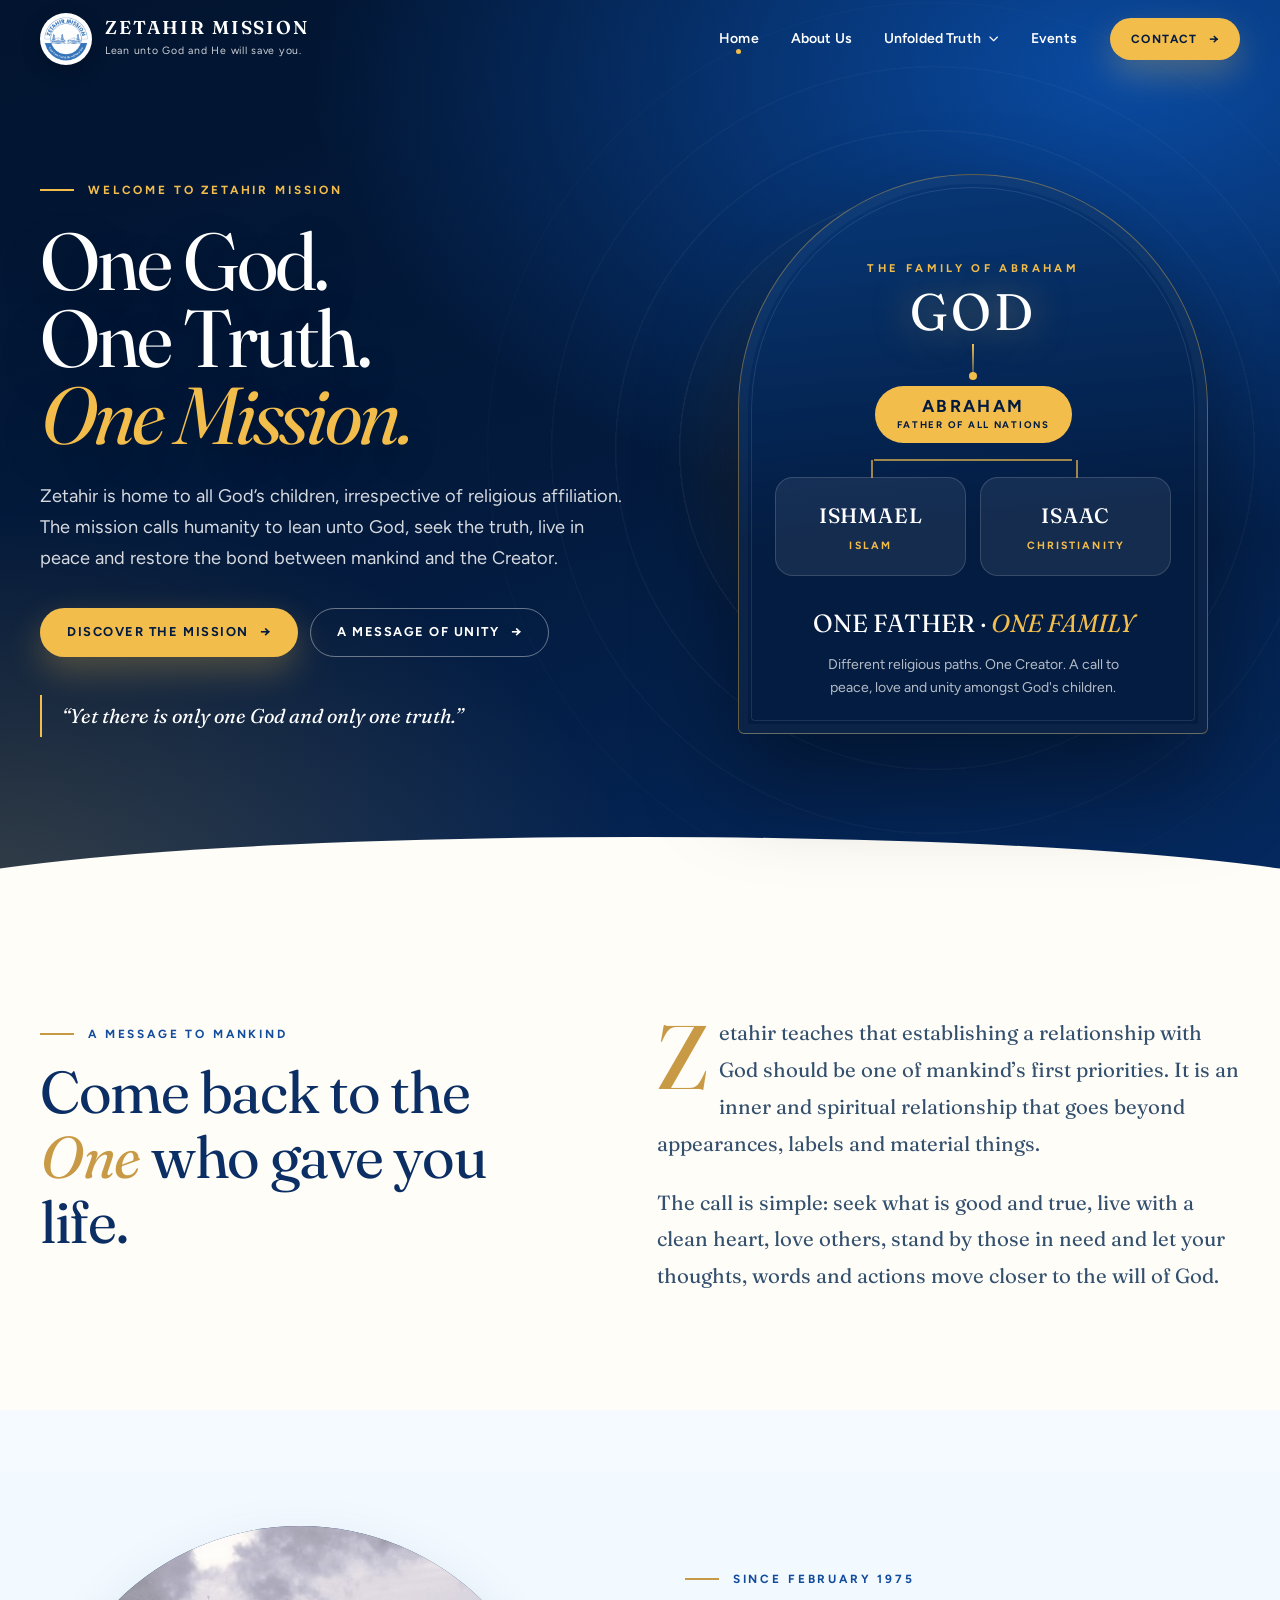
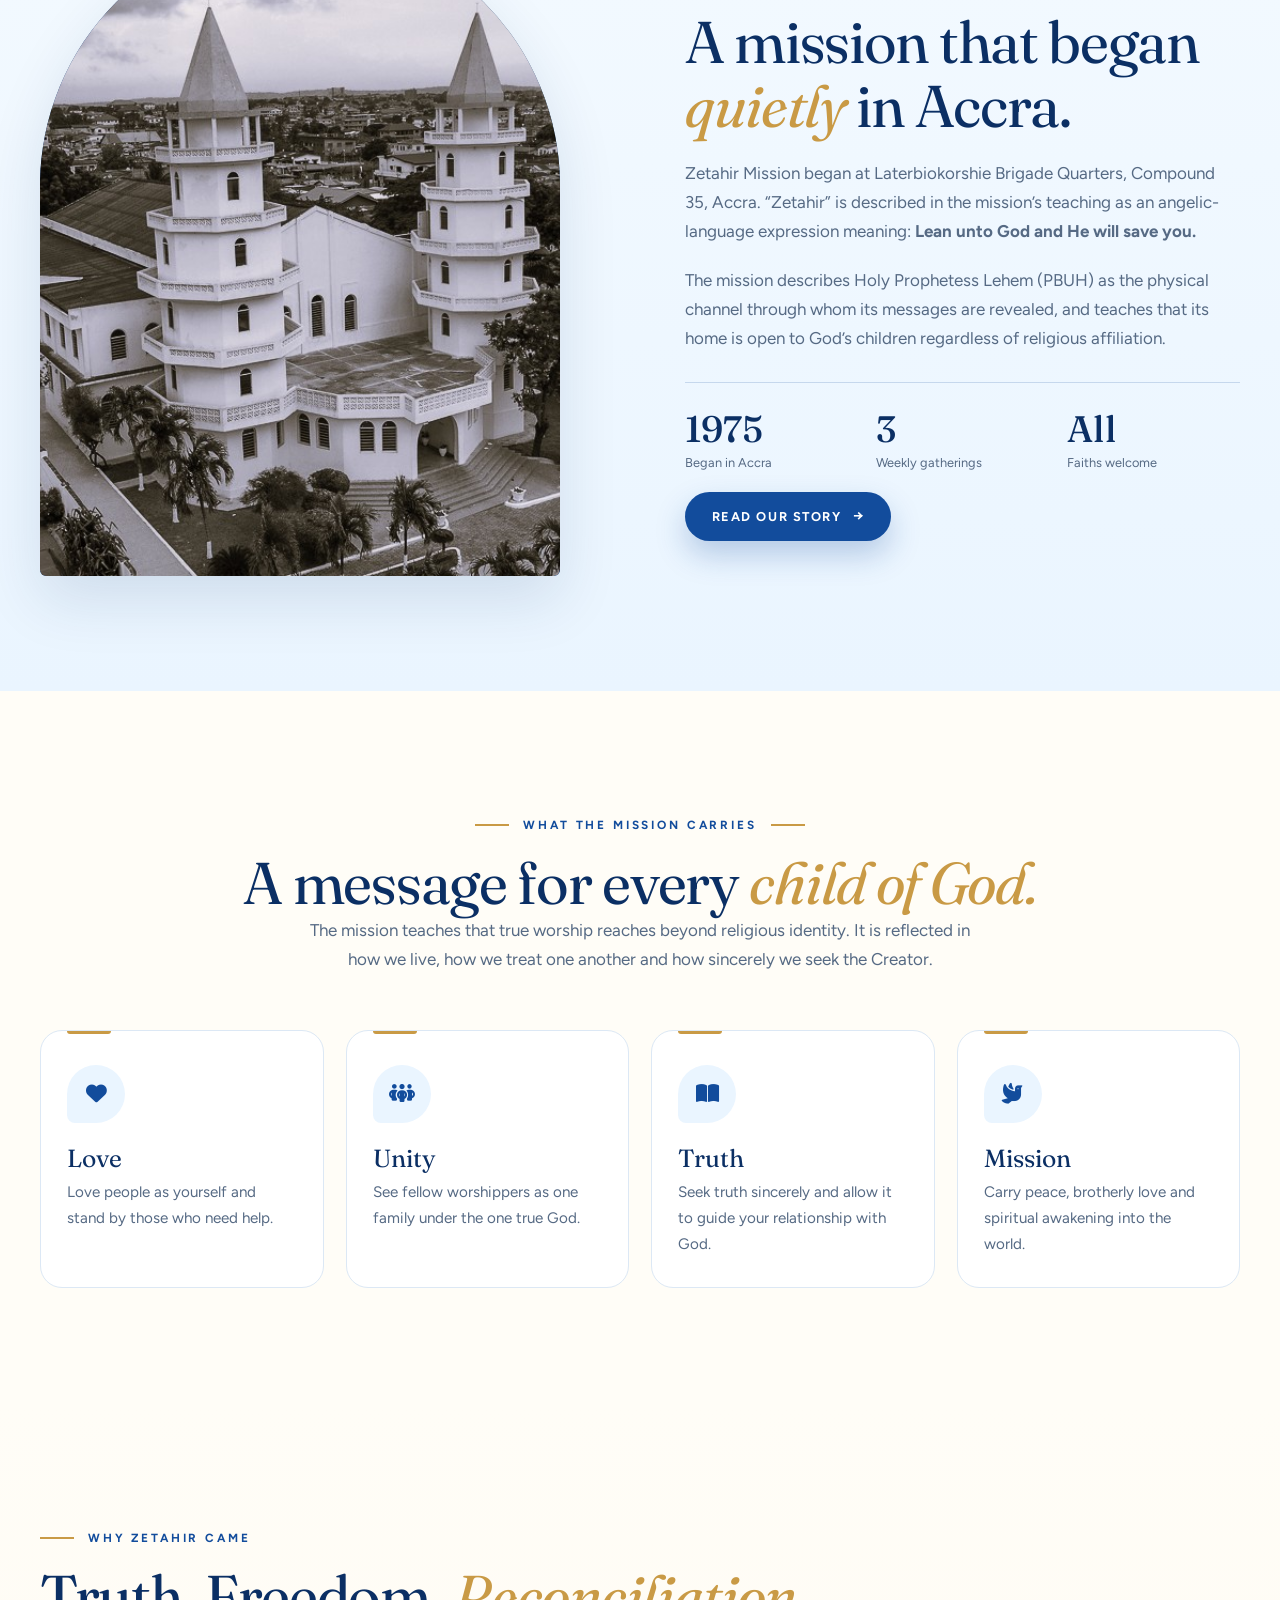
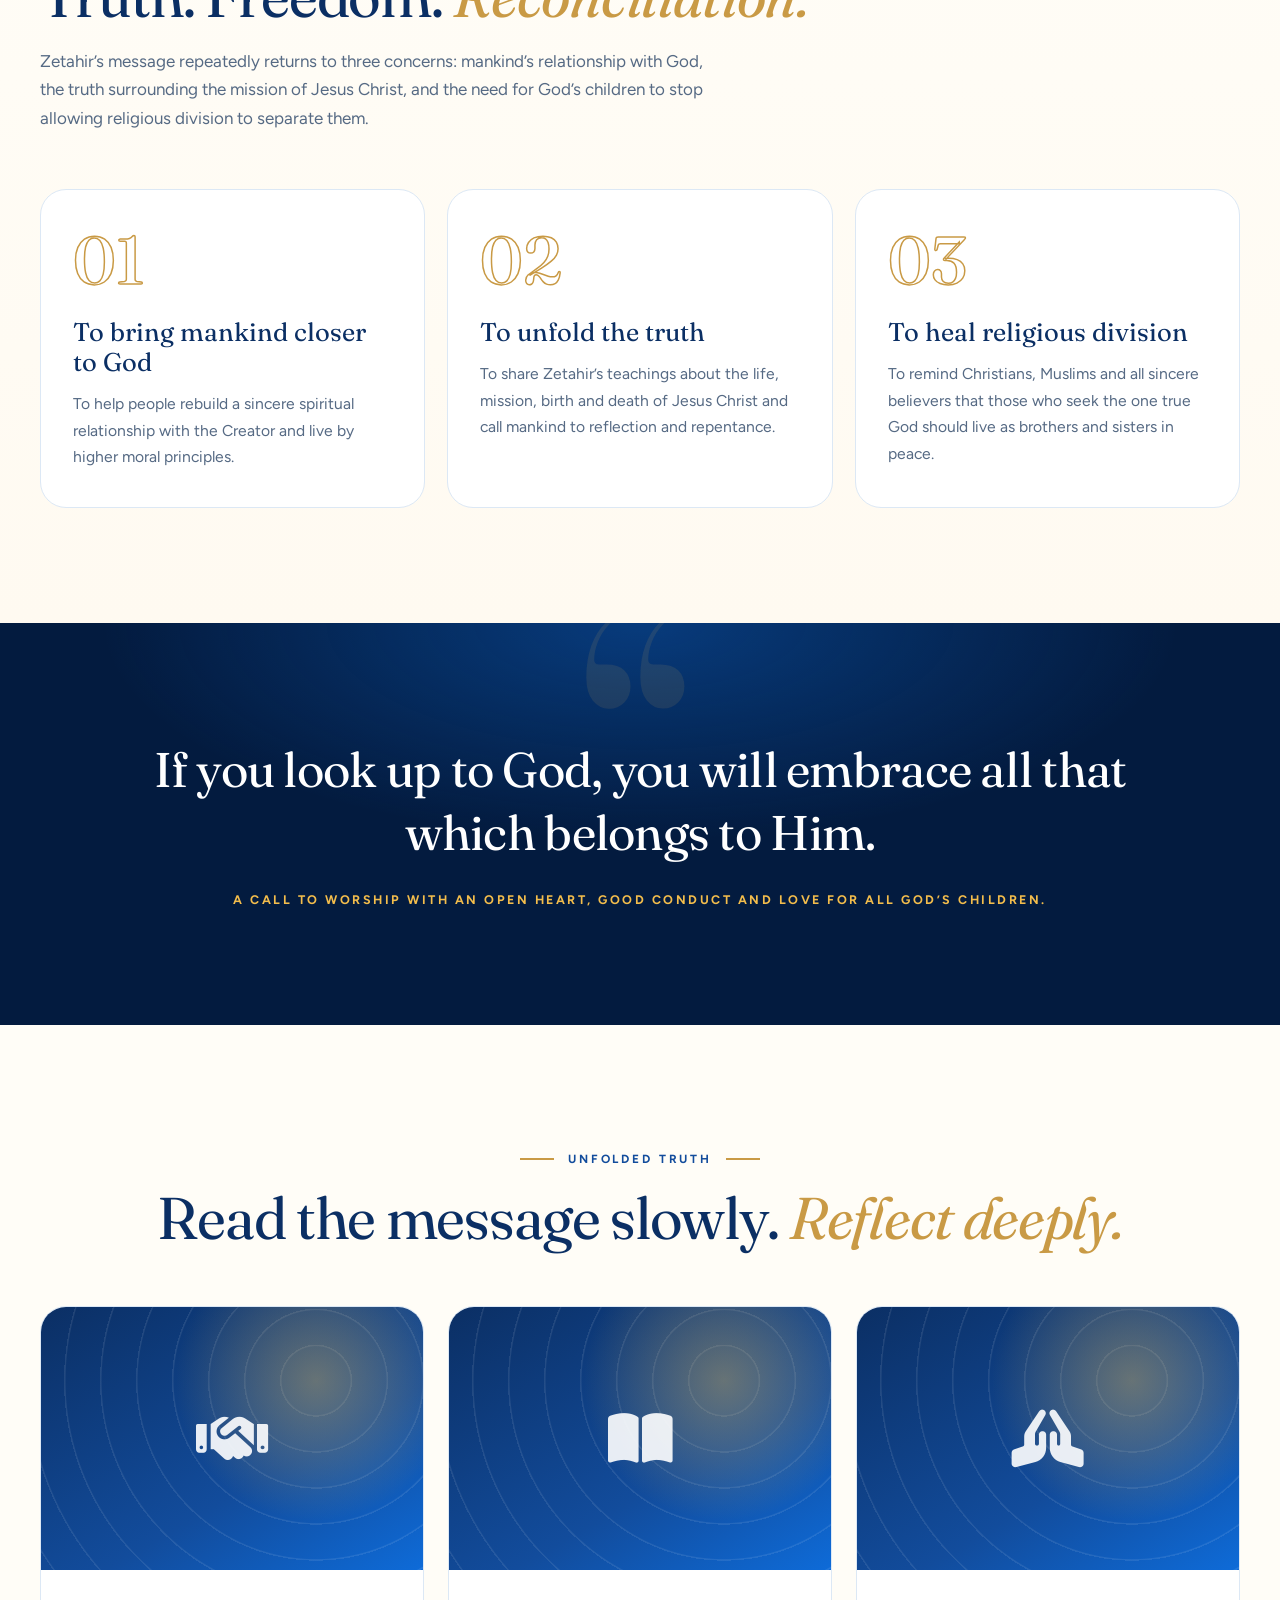
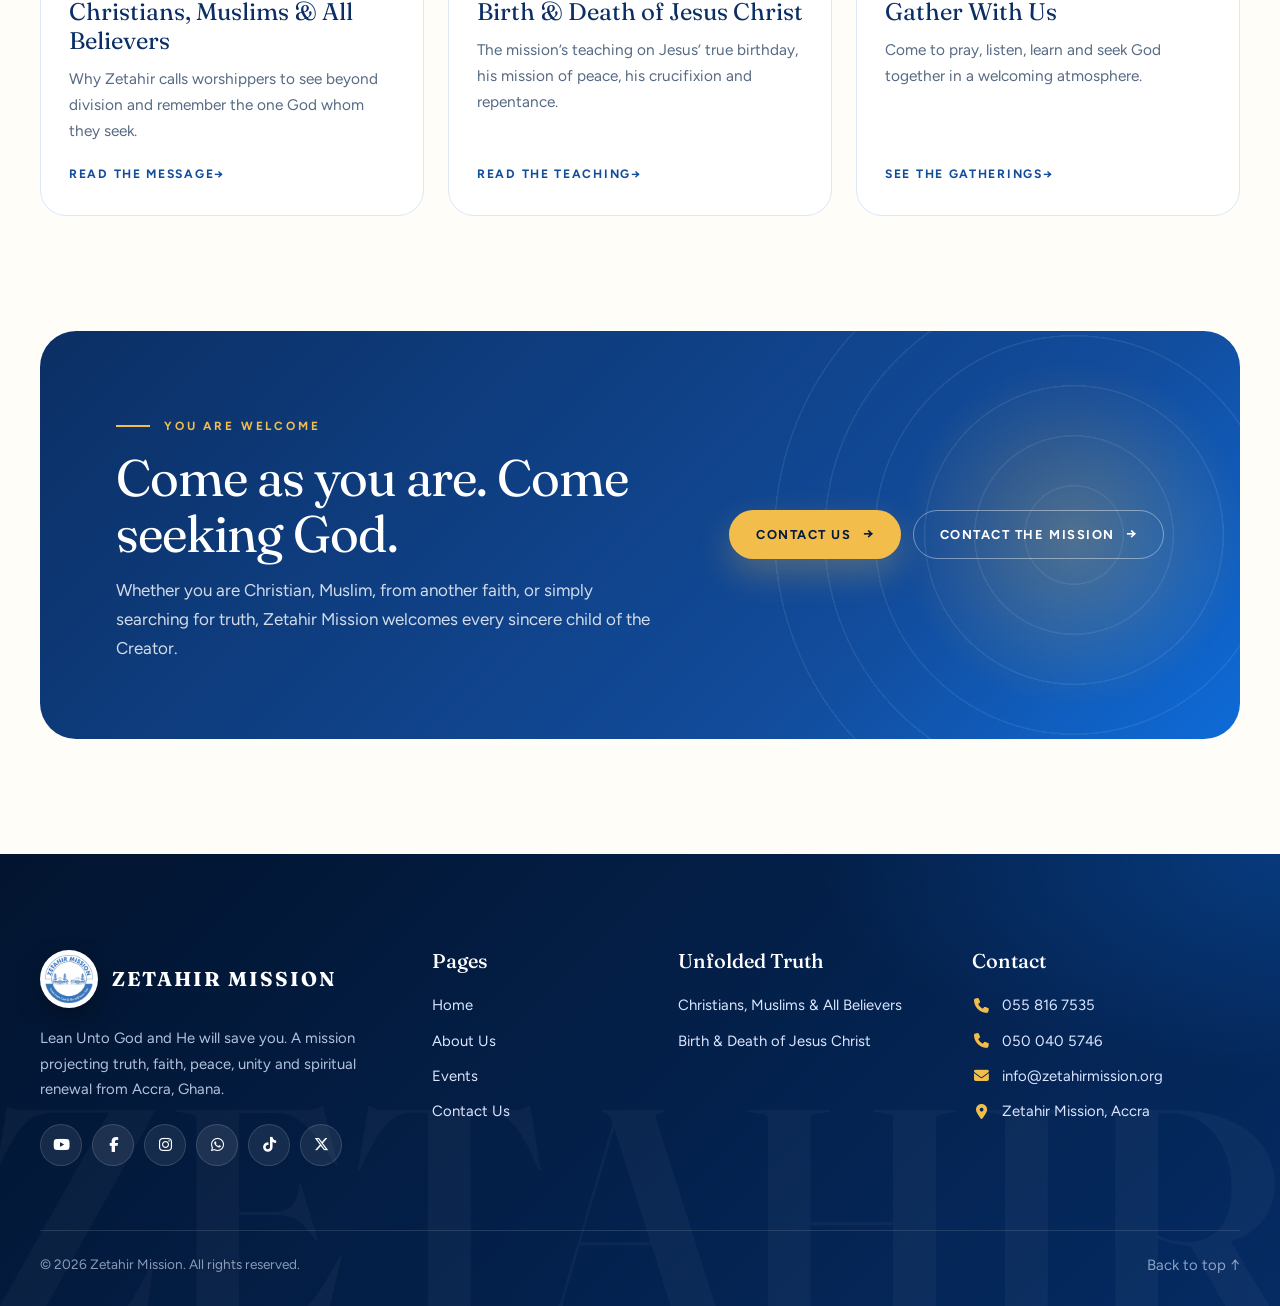
==== index.html @ e9dc1710 "add" ====
<!DOCTYPE html>
<html lang="en">
<head>
<meta charset="utf-8">
<meta name="viewport" content="width=device-width,initial-scale=1,viewport-fit=cover">
<title>Zetahir Mission — Lean Unto God and He Will Save You</title>
<meta name="description" content="Zetahir Mission, Accra, Ghana. A mission calling mankind back to God, truth, peace, unity and brotherly love.">
<meta name="theme-color" content="#031b3f">
<meta property="og:site_name" content="Zetahir Mission">
<meta property="og:title" content="Zetahir Mission — Lean Unto God and He Will Save You">
<meta property="og:description" content="Zetahir Mission, Accra, Ghana. A mission calling mankind back to God, truth, peace, unity and brotherly love.">
<meta property="og:type" content="website">
<link rel="icon" href="images/zlogo.png" type="image/png">
<link rel="apple-touch-icon" href="images/zlogo.png">
<link rel="preconnect" href="https://fonts.googleapis.com">
<link rel="preconnect" href="https://fonts.gstatic.com" crossorigin>
<link rel="stylesheet" href="https://fonts.googleapis.com/css2?family=Figtree:wght@400;500;600;700;800&family=Fraunces:ital,opsz,wght@0,9..144,300..700;1,9..144,300..700&display=swap">
<link rel="stylesheet" href="https://cdnjs.cloudflare.com/ajax/libs/font-awesome/6.7.2/css/all.min.css">
<link rel="stylesheet" href="css/common.css">
<script>document.documentElement.classList.add('js')</script>
</head>
<body class="page-index">
<span id="top-of-page"></span>
<header class="site-header">
<a class="skip-link" href="#main">Skip to content</a>
<div class="container nav">
<a class="brand" href="index.html" aria-label="Zetahir Mission, home">
<img src="images/zlogo.png" alt="" width="52" height="52">
<span class="brand-text"><span class="brand-name">Zetahir Mission</span><span class="brand-tag">Lean unto God and He will save you.</span></span>
</a>
<button class="menu-btn" id="hamburger" type="button" aria-controls="navPanel" aria-expanded="false" aria-label="Open menu"><span></span><span></span></button>
<nav class="nav-panel" id="navPanel" aria-label="Main">
<ul class="nav-links">
<li><a href="index.html" aria-current="page">Home</a></li>
<li><a href="about.html">About Us</a></li>
<li class="has-sub">
<button class="sub-toggle" type="button" aria-expanded="false" aria-haspopup="true">Unfolded Truth <i class="fa-solid fa-chevron-down" aria-hidden="true"></i></button>
<ul class="sub">
<li><a href="christians-muslims-all-believers.html">Christians, Muslims &amp; All Believers</a></li>
<li><a href="birth-and-death.html">Birth &amp; Death of Jesus Christ</a></li>
</ul>
</li>
<li><a href="events.html">Events</a></li>
</ul>
<a class="btn btn-gold btn-sm nav-cta" href="contact.html">Contact</a>
</nav>
</div>
</header>
<main id="main">
<section class="hero">
<div class="container hero-grid">
<div class="hero-copy">
<p class="eyebrow">Welcome to Zetahir Mission</p>
<h1>One God.<br>One Truth.<br><em>One Mission.</em></h1>
<p class="intro">Zetahir is home to all God’s children, irrespective of religious affiliation. The mission calls humanity to lean unto God, seek the truth, live in peace and restore the bond between mankind and the Creator.</p>
<div class="hero-actions">
<a class="btn btn-gold" href="about.html">Discover the Mission</a>
<a class="btn btn-ghost" href="christians-muslims-all-believers.html">A Message of Unity</a>
</div>
<p class="mission-note">“Yet there is only one God and only one truth.”</p>
</div>
<div class="family-diagram" role="figure" aria-label="One family diagram">
<div class="diagram-title">THE FAMILY OF ABRAHAM</div>
<div class="god">GOD</div>
<div class="arrow" aria-hidden="true"></div>
<div class="abraham"><strong>ABRAHAM</strong><span>FATHER OF ALL NATIONS</span></div>
<div class="branch-wrap">
<div class="branch"><strong>ISHMAEL</strong><small>Islam</small></div>
<div class="branch"><strong>ISAAC</strong><small>Christianity</small></div>
</div>
<div class="one-family">ONE FATHER · <span>ONE FAMILY</span></div>
<p class="diagram-foot">Different religious paths. One Creator. A call to peace, love and unity amongst God's children.</p>
</div>
</div>
</section>

<section class="section home-opening">
<div class="container home-opening-grid">
<div>
<p class="eyebrow">A Message to Mankind</p>
<h2 class="section-title">Come back to the <em>One</em> who gave you life.</h2>
</div>
<div class="opening-copy">
<p>Zetahir teaches that establishing a relationship with God should be one of mankind’s first priorities. It is an inner and spiritual relationship that goes beyond appearances, labels and material things.</p>
<p>The call is simple: seek what is good and true, live with a clean heart, love others, stand by those in need and let your thoughts, words and actions move closer to the will of God.</p>
</div>
</div>
</section>

<section class="section sky">
<div class="container two-col">
<div class="arch-frame media"><span class="media-icon" aria-hidden="true"><i class="fa-solid fa-place-of-worship"></i></span><img src="images/official/dji_fly_20230422_160310_54_1682179813567_photo_optimized.jpg" alt="Zetahir Mission place of worship in Ghana" loading="lazy"></div>
<div class="copy-stack">
<p class="eyebrow">Since February 1975</p>
<h2 class="section-title">A mission that began <em>quietly</em> in Accra.</h2>
<p class="section-copy">Zetahir Mission began at Laterbiokorshie Brigade Quarters, Compound 35, Accra. “Zetahir” is described in the mission’s teaching as an angelic-language expression meaning: <strong>Lean unto God and He will save you.</strong></p>
<p class="section-copy">The mission describes Holy Prophetess Lehem (PBUH) as the physical channel through whom its messages are revealed, and teaches that its home is open to God’s children regardless of religious affiliation.</p>
<div class="facts">
<div><strong>1975</strong><span>Began in Accra</span></div>
<div><strong>3</strong><span>Weekly gatherings</span></div>
<div><strong>All</strong><span>Faiths welcome</span></div>
</div>
<a class="btn btn-primary" href="about.html">Read Our Story</a>
</div>
</div>
</section>

<section class="section">
<div class="container">
<div class="home-center center">
<p class="eyebrow">What the mission carries</p>
<h2 class="section-title">A message for every <em>child of God.</em></h2>
<p class="section-copy">The mission teaches that true worship reaches beyond religious identity. It is reflected in how we live, how we treat one another and how sincerely we seek the Creator.</p>
</div>
<div class="pillars">
<div class="pillar"><div class="icon" aria-hidden="true"><i class="fa-solid fa-heart"></i></div><h3>Love</h3><p>Love people as yourself and stand by those who need help.</p></div>
<div class="pillar"><div class="icon" aria-hidden="true"><i class="fa-solid fa-people-group"></i></div><h3>Unity</h3><p>See fellow worshippers as one family under the one true God.</p></div>
<div class="pillar"><div class="icon" aria-hidden="true"><i class="fa-solid fa-book-open"></i></div><h3>Truth</h3><p>Seek truth sincerely and allow it to guide your relationship with God.</p></div>
<div class="pillar"><div class="icon" aria-hidden="true"><i class="fa-solid fa-dove"></i></div><h3>Mission</h3><p>Carry peace, brotherly love and spiritual awakening into the world.</p></div>
</div>
</div>
</section>

<section class="section soft mission-purpose">
<div class="container">
<div class="purpose-heading">
<p class="eyebrow">Why Zetahir Came</p>
<h2 class="section-title">Truth. Freedom. <em>Reconciliation.</em></h2>
<p class="section-copy">Zetahir’s message repeatedly returns to three concerns: mankind’s relationship with God, the truth surrounding the mission of Jesus Christ, and the need for God’s children to stop allowing religious division to separate them.</p>
</div>
<div class="purpose-grid">
<article class="purpose-card"><span>01</span><h3>To bring mankind closer to God</h3><p>To help people rebuild a sincere spiritual relationship with the Creator and live by higher moral principles.</p></article>
<article class="purpose-card"><span>02</span><h3>To unfold the truth</h3><p>To share Zetahir’s teachings about the life, mission, birth and death of Jesus Christ and call mankind to reflection and repentance.</p></article>
<article class="purpose-card"><span>03</span><h3>To heal religious division</h3><p>To remind Christians, Muslims and all sincere believers that those who seek the one true God should live as brothers and sisters in peace.</p></article>
</div>
</div>
</section>

<section class="quote-section">
<div class="container">
<p>If you look up to God, you will embrace all that which belongs to Him.</p>
<small>A call to worship with an open heart, good conduct and love for all God’s children.</small>
</div>
</section>

<section class="section" id="unfolded-truth">
<div class="container">
<div class="home-center center">
<p class="eyebrow">Unfolded Truth</p>
<h2 class="section-title">Read the message slowly. <em>Reflect deeply.</em></h2>
</div>
<div class="card-grid">
<a class="info-card" href="christians-muslims-all-believers.html">
<div class="media"><span class="media-icon" aria-hidden="true"><i class="fa-solid fa-handshake"></i></span><img src="images/christians and muslims.png" alt="Christians and Muslims unity" loading="lazy"></div>
<div class="content"><h3>Christians, Muslims &amp; All Believers</h3><p>Why Zetahir calls worshippers to see beyond division and remember the one God whom they seek.</p><span class="card-link">Read the message</span></div>
</a>
<a class="info-card" href="birth-and-death.html">
<div class="media"><span class="media-icon" aria-hidden="true"><i class="fa-solid fa-book-open"></i></span><img src="images/truth about jesus.jpg" alt="Jesus teaching children" loading="lazy"></div>
<div class="content"><h3>Birth &amp; Death of Jesus Christ</h3><p>The mission’s teaching on Jesus’ true birthday, his mission of peace, his crucifixion and repentance.</p><span class="card-link">Read the teaching</span></div>
</a>
<a class="info-card" href="events.html">
<div class="media"><span class="media-icon" aria-hidden="true"><i class="fa-solid fa-hands-praying"></i></span><img src="images/persistent prayers.jpg" alt="Prayer gathering" loading="lazy"></div>
<div class="content"><h3>Gather With Us</h3><p>Come to pray, listen, learn and seek God together in a welcoming atmosphere.</p><span class="card-link">See the gatherings</span></div>
</a>
</div>
</div>
</section>

<section class="cta-band"><div class="container">
<div class="cta-card">
<div>
<p class="eyebrow">You Are Welcome</p>
<h2>Come as you are. Come seeking God.</h2>
<p>Whether you are Christian, Muslim, from another faith, or simply searching for truth, Zetahir Mission welcomes every sincere child of the Creator.</p>
</div>
<div class="cta-actions">
<a class="btn btn-gold" href="contact.html">Contact Us</a>
<a class="btn btn-ghost" href="contact.html">Contact the Mission</a>
</div>
</div>
</div></section>
</main>
<footer class="footer">
<div class="container">
<div class="footer-grid">
<div class="footer-col">
<div class="footer-logo"><img src="images/zlogo.png" alt="" width="58" height="58"><strong>Zetahir Mission</strong></div>
<p>Lean Unto God and He will save you. A mission projecting truth, faith, peace, unity and spiritual renewal from Accra, Ghana.</p>
<div class="socials" aria-label="Zetahir Mission social media">
<a aria-label="YouTube" href="https://www.youtube.com/@zetahirmission" rel="noopener noreferrer" target="_blank"><i class="fa-brands fa-youtube"></i></a>
<a aria-label="Facebook" href="https://www.facebook.com/zetahirmission" rel="noopener noreferrer" target="_blank"><i class="fa-brands fa-facebook-f"></i></a>
<a aria-label="Instagram" href="https://www.instagram.com/zetahirmission" rel="noopener noreferrer" target="_blank"><i class="fa-brands fa-instagram"></i></a>
<a aria-label="WhatsApp" href="https://wa.me/233558167535" rel="noopener noreferrer" target="_blank"><i class="fa-brands fa-whatsapp"></i></a>
<a aria-label="TikTok" href="https://www.tiktok.com/@mission.zetahir?_r=1&amp;_t=ZS-98vcGYp7Eo9" rel="noopener noreferrer" target="_blank"><i class="fa-brands fa-tiktok"></i></a>
<a aria-label="X / Twitter" href="https://x.com/zetahirmission?s=11" rel="noopener noreferrer" target="_blank"><i class="fa-brands fa-x-twitter"></i></a>
</div>
</div>
<div class="footer-col">
<h4>Pages</h4>
<a href="index.html">Home</a>
<a href="about.html">About Us</a>
<a href="events.html">Events</a>
<a href="contact.html">Contact Us</a>
</div>
<div class="footer-col">
<h4><a href="index.html#unfolded-truth">Unfolded Truth</a></h4>
<a href="christians-muslims-all-believers.html">Christians, Muslims &amp; All Believers</a>
<a href="birth-and-death.html">Birth &amp; Death of Jesus Christ</a>
</div>
<div class="footer-col">
<h4><a href="contact.html">Contact</a></h4>
<a class="footer-contact" href="tel:+233558167535" aria-label="Call Zetahir Mission on 055 816 7535"><i class="fa-solid fa-phone" aria-hidden="true"></i><span>055 816 7535</span></a>
<a class="footer-contact" href="tel:+233500405746" aria-label="Call Zetahir Mission on 050 040 5746"><i class="fa-solid fa-phone" aria-hidden="true"></i><span>050 040 5746</span></a>
<a class="footer-contact" href="mailto:info@zetahirmission.org" aria-label="Email Zetahir Mission at info@zetahirmission.org"><i class="fa-solid fa-envelope" aria-hidden="true"></i><span>info@zetahirmission.org</span></a>
<a class="footer-contact" href="https://maps.app.goo.gl/zoXuycbfuRJbbWBy5" rel="noopener noreferrer" target="_blank" aria-label="Open Zetahir Mission location in Google Maps"><i class="fa-solid fa-location-dot" aria-hidden="true"></i><span>Zetahir Mission, Accra</span></a>
</div>
</div>
<div class="footer-bottom">
<span>&copy; <span data-year>2026</span> Zetahir Mission. All rights reserved.</span>
<a href="#top-of-page">Back to top &uarr;</a>
</div>
</div>
</footer>
<script src="js/app.js"></script>
</body>
</html>
---- css/common.css ----
/* ==========================================================================
   ZETAHIR MISSION — shared design system
   Palette unchanged: deep blues, gold, ivory/cream.
   Look: arched "doorway" forms, concentric light rings, editorial serif type.
   ========================================================================== */

:root{
  --blue:#124c9c;
  --deep:#0b2f64;
  --midnight:#031b3f;
  --electric:#0e6bd8;
  --gold:#c99a45;
  --gold-bright:#f3bd4c;
  --sky:#eaf5ff;
  --cream:#fffaf1;
  --ivory:#fffdf7;
  --ink:#17304f;
  --muted:#566a84;
  --line:#dce8f5;
  --serif:"Fraunces",Georgia,"Times New Roman",serif;
  --sans:"Figtree",system-ui,-apple-system,"Segoe UI",Roboto,Arial,sans-serif;
  --nav-h:78px;
  --shadow:0 24px 60px rgba(11,47,100,.12);
  --ease:cubic-bezier(.2,.8,.2,1);
}

/* ---------- Base ---------- */
*,*::before,*::after{box-sizing:border-box}
html{scroll-behavior:smooth;scroll-padding-top:calc(var(--nav-h) + 16px);-webkit-text-size-adjust:100%}
body{margin:0;font-family:var(--sans);font-size:1.0625rem;line-height:1.7;color:var(--ink);background:var(--ivory);overflow-x:hidden;-webkit-font-smoothing:antialiased;text-rendering:optimizeLegibility}
h1,h2,h3,h4{margin:0;font-family:var(--serif);font-weight:400;font-optical-sizing:auto;line-height:1.1}
p{margin:0}
ul{margin:0;padding:0;list-style:none}
a{color:inherit;text-decoration:none}
img{max-width:100%;display:block}
button{font:inherit}
::selection{background:var(--gold-bright);color:var(--midnight)}
:focus-visible{outline:3px solid var(--gold-bright);outline-offset:3px;border-radius:6px}

.container{width:min(1200px,calc(100% - 48px));margin-inline:auto}
.skip-link{position:absolute;left:16px;top:-80px;z-index:300;background:var(--gold-bright);color:var(--midnight);padding:10px 18px;border-radius:999px;font-weight:700;transition:top .2s}
.skip-link:focus{top:12px}

/* ---------- Type & ornaments ---------- */
.eyebrow{display:inline-flex;align-items:center;gap:14px;font-size:.74rem;font-weight:700;letter-spacing:.24em;text-transform:uppercase;color:var(--blue)}
.eyebrow::before{content:"";width:34px;height:2px;background:var(--gold);flex:none}
.on-dark .eyebrow,.hero .eyebrow,.page-hero .eyebrow,.quote-section .eyebrow{color:var(--gold-bright)}
.on-dark .eyebrow::before,.hero .eyebrow::before,.page-hero .eyebrow::before{background:var(--gold-bright)}
.section{position:relative;padding:clamp(72px,9vw,128px) 0}
.section-title{font-size:clamp(2.2rem,4.6vw,3.9rem);letter-spacing:-.022em;color:var(--deep);margin-top:16px}
.section-title em,.hero h1 em{font-style:italic;color:var(--gold)}
.section-copy{color:var(--muted);max-width:62ch}
.copy-stack>*+*{margin-top:20px}
.center{text-align:center}
.center .eyebrow{justify-content:center}
.center .eyebrow::after{content:"";width:34px;height:2px;background:var(--gold);flex:none}
.center .section-copy{margin-inline:auto}

/* ---------- Buttons ---------- */
.btn{display:inline-flex;align-items:center;justify-content:center;gap:.7rem;padding:15px 26px;border-radius:999px;border:1.5px solid transparent;font-family:var(--sans);font-size:.8rem;font-weight:700;letter-spacing:.12em;text-transform:uppercase;line-height:1.2;cursor:pointer;transition:transform .3s var(--ease),background .25s,color .25s,border-color .25s,box-shadow .3s}
.btn:not(.no-arrow)::after{content:"\2192";font-size:1.1em;letter-spacing:0;transition:transform .3s var(--ease)}
.btn:hover::after{transform:translateX(4px)}
.btn:hover{transform:translateY(-2px)}
.btn-primary{background:var(--blue);color:#fff;box-shadow:0 14px 30px rgba(18,76,156,.25)}
.btn-primary:hover{background:var(--deep)}
.btn-gold{background:var(--gold-bright);color:var(--midnight);box-shadow:0 14px 34px rgba(243,189,76,.28)}
.btn-gold:hover{background:#fff}
.btn-ghost{background:transparent;color:#fff;border-color:rgba(255,255,255,.4)}
.btn-ghost:hover{background:#fff;color:var(--midnight)}
.btn-outline{background:transparent;color:var(--blue);border-color:rgba(18,76,156,.35)}
.btn-outline:hover{background:var(--blue);color:#fff}
.btn-sm{padding:12px 20px;font-size:.74rem}

/* ---------- Image slots with graceful fallback ---------- */
.media{position:relative;overflow:hidden;isolation:isolate;background:linear-gradient(150deg,#0b2f64,#124c9c 62%,#0e6bd8)}
.media::before{content:"";position:absolute;inset:0;z-index:0;background:radial-gradient(circle at 72% 28%,rgba(243,189,76,.38),transparent 42%),repeating-radial-gradient(circle at 72% 28%,transparent 0 34px,rgba(255,255,255,.09) 35px 36px)}
.media-icon{position:absolute;inset:0;z-index:1;display:grid;place-items:center;color:rgba(255,255,255,.9);font-size:clamp(2.4rem,5vw,3.6rem)}
.media img{position:absolute;inset:0;z-index:2;width:100%;height:100%;object-fit:cover}
.arch-frame{border-radius:999px 999px 24px 24px;aspect-ratio:4/5;width:100%;max-width:520px;box-shadow:var(--shadow)}
.arch-frame.wide{aspect-ratio:5/6}

/* ==========================================================================
   Header & navigation
   ========================================================================== */
.site-header{--hc:#fff;--hh:rgba(255,255,255,.12);position:fixed;top:0;left:0;right:0;z-index:100;transition:background .35s,box-shadow .35s}
.site-header.is-solid{--hc:var(--deep);--hh:rgba(18,76,156,.08);background:rgba(255,253,247,.94);-webkit-backdrop-filter:saturate(160%) blur(16px);backdrop-filter:saturate(160%) blur(16px);box-shadow:0 1px 0 rgba(18,76,156,.1),0 14px 34px rgba(3,27,63,.06)}
.nav{height:var(--nav-h);display:flex;align-items:center;justify-content:space-between;gap:24px}
.brand{display:flex;align-items:center;gap:13px;color:var(--hc);min-width:0;flex:0 1 auto}
.brand img{width:52px;height:52px;flex:none;border-radius:50%;background:#fff;padding:2px;box-shadow:0 6px 20px rgba(0,0,0,.2)}
.brand-text{min-width:0}
.brand-name{display:block;font-family:var(--serif);font-weight:600;font-size:1.16rem;letter-spacing:.1em;text-transform:uppercase;line-height:1.1;white-space:nowrap}
.brand-tag{display:block;margin-top:4px;font-size:.66rem;letter-spacing:.07em;opacity:.8;white-space:nowrap}

.nav-panel{display:flex;align-items:center;gap:18px}
.nav-links{display:flex;align-items:center;gap:2px}
.nav-links>li>a,.sub-toggle{position:relative;display:inline-flex;align-items:center;gap:8px;padding:11px 15px;border:0;border-radius:999px;background:none;color:var(--hc);font:600 .88rem/1 var(--sans);letter-spacing:.01em;cursor:pointer;white-space:nowrap;transition:background .2s,color .2s}
.nav-links>li>a:hover,.sub-toggle:hover,.has-sub.open>.sub-toggle{background:var(--hh)}
.nav-links>li>a::after,.sub-toggle::after{content:"";position:absolute;left:50%;bottom:3px;width:5px;height:5px;margin-left:-2.5px;border-radius:50%;background:var(--gold-bright);transform:scale(0);transition:transform .3s var(--ease)}
.nav-links>li>a[aria-current="page"]::after,.has-sub.is-current>.sub-toggle::after{transform:scale(1)}
.sub-toggle i{font-size:.62rem;transition:transform .3s var(--ease)}
.has-sub.open>.sub-toggle i{transform:rotate(180deg)}
.has-sub{position:relative}
.sub{position:absolute;top:calc(100% + 12px);left:50%;min-width:340px;padding:8px;background:#fff;border-radius:20px;box-shadow:0 34px 80px rgba(3,27,63,.28);opacity:0;visibility:hidden;transform:translate(-50%,8px);transition:opacity .25s,transform .3s var(--ease),visibility .25s}
.sub::before{content:"";position:absolute;left:0;right:0;top:-14px;height:14px}
.has-sub.open>.sub{opacity:1;visibility:visible;transform:translate(-50%,0)}
@media (hover:hover) and (min-width:1025px){.has-sub:hover>.sub{opacity:1;visibility:visible;transform:translate(-50%,0)}.has-sub:hover>.sub-toggle{background:var(--hh)}.has-sub:hover>.sub-toggle i{transform:rotate(180deg)}}
.sub a{display:block;padding:13px 16px;border-radius:13px;color:var(--ink);font-size:.95rem;font-weight:600;line-height:1.35;transition:background .2s,color .2s}
.sub a:hover,.sub a[aria-current="page"]{background:var(--sky);color:var(--blue)}

.menu-btn{display:none;position:relative;flex:none;width:50px;height:50px;border-radius:50%;border:1.5px solid currentColor;background:transparent;color:var(--hc);cursor:pointer}
.menu-btn span{position:absolute;left:14px;right:14px;height:2px;border-radius:2px;background:currentColor;transition:transform .3s var(--ease),top .3s var(--ease)}
.menu-btn span:nth-child(1){top:19px}
.menu-btn span:nth-child(2){top:27px}
.menu-btn[aria-expanded="true"] span:nth-child(1){top:23px;transform:rotate(45deg)}
.menu-btn[aria-expanded="true"] span:nth-child(2){top:23px;transform:rotate(-45deg)}

/* ==========================================================================
   Home hero
   ========================================================================== */
.hero{position:relative;isolation:isolate;overflow:hidden;color:#fff;display:grid;align-items:center;min-height:min(100svh,920px);padding:calc(var(--nav-h) + 40px) 0 110px;background:radial-gradient(110% 90% at 88% 8%,#0a4ba3 0%,transparent 58%),radial-gradient(80% 70% at 0% 100%,rgba(243,189,76,.2),transparent 62%),linear-gradient(160deg,#02142f,#031b3f 55%,#052a61)}
.hero::before,.page-hero::before{content:"";position:absolute;z-index:-1;right:-16%;top:50%;width:min(1100px,140vw);aspect-ratio:1;transform:translateY(-50%);border-radius:50%;background:radial-gradient(circle,rgba(243,189,76,.2),transparent 36%),repeating-radial-gradient(circle,transparent 0 62px,rgba(255,255,255,.07) 63px 64px);-webkit-mask-image:radial-gradient(circle,#000 18%,transparent 68%);mask-image:radial-gradient(circle,#000 18%,transparent 68%);animation:halo 9s ease-in-out infinite alternate;pointer-events:none}
@keyframes halo{from{transform:translateY(-50%) scale(.97);opacity:.75}to{transform:translateY(-50%) scale(1.04);opacity:1}}
.hero::after,.page-hero::after{content:"";position:absolute;z-index:2;left:0;right:0;bottom:-1px;height:64px;background:var(--ivory);clip-path:ellipse(58% 100% at 50% 100%);pointer-events:none}
.hero-grid{position:relative;z-index:3;display:grid;grid-template-columns:1.05fr .95fr;gap:clamp(36px,6vw,92px);align-items:center}
.hero h1{margin-top:22px;font-size:clamp(3rem,6.3vw,5.9rem);line-height:.96;letter-spacing:-.035em;font-weight:400;text-shadow:0 14px 44px rgba(0,0,0,.25)}
.hero h1 em{color:var(--gold-bright)}
.hero .intro{margin:26px 0 34px;max-width:54ch;font-size:1.14rem;color:rgba(255,255,255,.84)}
.hero-actions{display:flex;flex-wrap:wrap;gap:12px}
.mission-note{margin-top:38px;padding:4px 0 4px 20px;border-left:2px solid var(--gold-bright);font-family:var(--serif);font-style:italic;font-size:1.25rem;color:#fff;max-width:34ch}

/* Family of Abraham — an arch with a glass finish */
.family-diagram{position:relative;width:100%;max-width:470px;margin-inline:auto;padding:84px 36px 34px;text-align:center;color:#fff;background:linear-gradient(175deg,rgba(14,107,216,.32),rgba(3,27,63,.82) 62%),#04204a;border:1px solid rgba(243,189,76,.4);border-radius:999px 999px 26px 26px;box-shadow:0 44px 100px rgba(0,0,0,.4),inset 0 0 0 9px rgba(255,255,255,.03)}
.family-diagram::before{content:"";position:absolute;inset:12px;border:1px solid rgba(255,255,255,.1);border-radius:999px 999px 16px 16px;pointer-events:none}
.diagram-title{font-size:.7rem;font-weight:700;letter-spacing:.3em;color:var(--gold-bright)}
.family-diagram .god{margin-top:6px;font-family:var(--serif);font-size:3.2rem;line-height:1.1;letter-spacing:.06em;text-shadow:0 0 36px rgba(243,189,76,.5)}
.family-diagram .arrow{width:2px;height:34px;margin:4px auto 8px;background:linear-gradient(var(--gold-bright),rgba(243,189,76,.2));position:relative}
.family-diagram .arrow::after{content:"";position:absolute;left:50%;bottom:-2px;width:8px;height:8px;margin-left:-4px;border-radius:50%;background:var(--gold-bright)}
.abraham{display:inline-block;padding:10px 22px;border-radius:999px;background:var(--gold-bright);color:var(--midnight)}
.abraham strong{display:block;font-size:1.08rem;letter-spacing:.14em;line-height:1.2}
.abraham span{display:block;font-size:.6rem;font-weight:700;letter-spacing:.18em}
.branch-wrap{position:relative;display:grid;grid-template-columns:minmax(0,1fr) minmax(0,1fr);gap:14px;margin-top:34px}
.branch-wrap::before{content:"";position:absolute;top:-18px;left:25%;right:25%;height:2px;background:rgba(243,189,76,.65)}
.branch{position:relative;padding:20px 8px;border-radius:18px;background:rgba(255,255,255,.07);border:1px solid rgba(255,255,255,.15)}
.branch::before{content:"";position:absolute;top:-18px;left:50%;width:2px;height:18px;background:rgba(243,189,76,.65)}
.branch strong{display:block;font-family:var(--serif);font-size:1.3rem;font-weight:500;letter-spacing:.04em}
.branch small{display:block;margin-top:4px;font-size:.66rem;font-weight:700;letter-spacing:.2em;text-transform:uppercase;color:var(--gold-bright)}
.one-family{margin-top:26px;font-family:var(--serif);font-size:1.55rem}
.one-family span{font-style:italic;color:var(--gold-bright)}
.diagram-foot{margin:10px auto 0;max-width:34ch;font-size:.88rem;line-height:1.6;color:rgba(255,255,255,.7)}

/* ==========================================================================
   Inner-page hero
   ========================================================================== */
.page-hero{position:relative;isolation:isolate;overflow:hidden;display:flex;align-items:flex-end;color:#fff;min-height:clamp(460px,64vh,620px);padding:calc(var(--nav-h) + 70px) 0 104px;background-color:var(--midnight);background-image:linear-gradient(100deg,rgba(2,20,47,.97) 0%,rgba(5,48,107,.86) 58%,rgba(5,48,107,.6) 100%),var(--hero-img,none);background-size:cover;background-position:center}
.page-hero .container{position:relative;z-index:3}
.page-hero-inner{max-width:900px}
.crumbs{display:flex;flex-wrap:wrap;gap:10px;margin-bottom:26px;font-size:.72rem;font-weight:700;letter-spacing:.18em;text-transform:uppercase;color:rgba(255,255,255,.62)}
.crumbs a{transition:color .2s}.crumbs a:hover{color:var(--gold-bright)}
.crumbs [aria-current]{color:#fff}
.page-hero h1{margin-top:20px;font-size:clamp(2.7rem,6.2vw,5.4rem);line-height:1.02;letter-spacing:-.03em;text-shadow:0 12px 44px rgba(0,0,0,.3)}
.page-hero h1 em{font-style:italic;color:var(--gold-bright)}
.page-hero .lede{margin-top:24px;max-width:62ch;font-size:1.12rem;color:rgba(255,255,255,.84)}
.page-hero .btn{margin-top:30px}

/* ==========================================================================
   Home sections
   ========================================================================== */
.home-opening-grid{display:grid;grid-template-columns:.95fr 1.05fr;gap:clamp(36px,7vw,100px);align-items:start}
.opening-copy{font-family:var(--serif);font-size:clamp(1.12rem,1.6vw,1.32rem);line-height:1.8;color:#34506f}
.opening-copy p+p{margin-top:22px}
.opening-copy p:first-child::first-letter{float:left;margin:.08em .12em 0 0;font-size:4.4em;line-height:.78;font-weight:500;color:var(--gold)}

.two-col{display:grid;grid-template-columns:1fr 1fr;gap:clamp(36px,7vw,100px);align-items:center}
.sky{background:linear-gradient(180deg,#f4faff,var(--sky))}
.soft{background:linear-gradient(180deg,var(--ivory),var(--cream))}
.facts{display:grid;grid-template-columns:repeat(3,1fr);gap:18px;padding-top:26px;margin-top:30px!important;border-top:1px solid rgba(18,76,156,.18)}
.facts strong{display:block;font-family:var(--serif);font-size:clamp(1.7rem,3vw,2.3rem);font-weight:500;color:var(--deep);line-height:1.1}
.facts span{display:block;margin-top:4px;font-size:.8rem;line-height:1.4;color:var(--muted)}

.pillars{display:grid;grid-template-columns:repeat(4,1fr);gap:22px;margin-top:56px}
.pillar{position:relative;padding:34px 26px 30px;border-radius:22px;background:#fff;border:1px solid var(--line);transition:transform .4s var(--ease),box-shadow .4s,border-color .3s}
.pillar::before{content:"";position:absolute;top:0;left:26px;width:44px;height:3px;background:var(--gold);border-radius:0 0 3px 3px}
.pillar:hover{transform:translateY(-6px);box-shadow:var(--shadow);border-color:transparent}
.pillar .icon{display:grid;place-items:center;width:58px;height:58px;margin-bottom:22px;border-radius:50% 50% 50% 8px;background:var(--sky);color:var(--blue);font-size:1.3rem;transition:background .3s,color .3s}
.pillar:hover .icon{background:var(--blue);color:#fff}
.pillar h3{font-size:1.55rem;color:var(--deep);margin-bottom:8px}
.pillar p{font-size:.95rem;color:var(--muted)}

.purpose-grid{display:grid;grid-template-columns:repeat(3,1fr);gap:22px;margin-top:56px}
.purpose-card{position:relative;overflow:hidden;padding:40px 32px 36px;border-radius:26px;background:#fff;border:1px solid var(--line);transition:transform .4s var(--ease),box-shadow .4s}
.purpose-card:hover{transform:translateY(-6px);box-shadow:var(--shadow)}
.purpose-card>span{display:block;margin-bottom:26px;font-family:var(--serif);font-size:4.2rem;line-height:.9;font-weight:500;color:transparent;-webkit-text-stroke:1.5px var(--gold)}
.purpose-card h3{font-size:1.6rem;line-height:1.18;color:var(--deep)}
.purpose-card p{margin-top:14px;color:var(--muted);font-size:.98rem}
.purpose-heading{max-width:820px}
.purpose-heading .section-copy{margin-top:18px}

.quote-section{position:relative;isolation:isolate;overflow:hidden;padding:clamp(72px,9vw,120px) 0;text-align:center;color:#fff;background:radial-gradient(70% 90% at 50% 0,rgba(14,107,216,.4),transparent 60%),var(--midnight)}
.quote-section::before{content:"\201C";position:absolute;z-index:-1;left:50%;top:-.12em;transform:translateX(-50%);font-family:var(--serif);font-size:clamp(14rem,32vw,26rem);line-height:1;color:rgba(243,189,76,.1)}
.quote-section p,.quote-section blockquote{margin:0 auto;max-width:21em;font-family:var(--serif);font-size:clamp(1.8rem,3.8vw,3.3rem);line-height:1.28;letter-spacing:-.015em}
.quote-section small,.quote-section cite{display:block;margin-top:26px;font-style:normal;font-size:.78rem;font-weight:700;letter-spacing:.2em;text-transform:uppercase;color:var(--gold-bright)}

.card-grid{display:grid;grid-template-columns:repeat(3,1fr);gap:24px;margin-top:56px}
.info-card{display:flex;flex-direction:column;overflow:hidden;border-radius:26px;background:#fff;border:1px solid var(--line);transition:transform .4s var(--ease),box-shadow .4s}
.info-card:hover{transform:translateY(-8px);box-shadow:var(--shadow)}
.info-card .media{aspect-ratio:16/11}
.info-card .media img{transition:transform .7s var(--ease)}
.info-card:hover .media img{transform:scale(1.06)}
.info-card .content{display:flex;flex-direction:column;flex:1;padding:28px 28px 30px}
.info-card h3{font-size:1.5rem;line-height:1.2;color:var(--deep)}
.info-card p{margin-top:10px;color:var(--muted);font-size:.96rem}
.card-link{margin-top:auto;padding-top:20px;font-size:.76rem;font-weight:700;letter-spacing:.14em;text-transform:uppercase;color:var(--blue)}
.card-link::after{content:" \2192";display:inline-block;transition:transform .3s var(--ease)}
.info-card:hover .card-link::after{transform:translateX(5px)}

/* Closing call-to-action card (shared) */
.cta-band{padding:0 0 clamp(72px,9vw,120px)}
.cta-card{position:relative;isolation:isolate;overflow:hidden;display:grid;grid-template-columns:1fr auto;gap:clamp(28px,5vw,64px);align-items:center;padding:clamp(36px,6vw,76px);border-radius:36px;color:#fff;background:linear-gradient(135deg,#0b2f64,#124c9c 70%,#0e6bd8)}
.cta-card::before{content:"";position:absolute;z-index:-1;right:-12%;top:50%;width:620px;aspect-ratio:1;transform:translateY(-50%);border-radius:50%;background:radial-gradient(circle,rgba(243,189,76,.28),transparent 40%),repeating-radial-gradient(circle,transparent 0 48px,rgba(255,255,255,.08) 49px 50px)}
.cta-card h2{margin-top:14px;font-size:clamp(2rem,4vw,3.3rem);letter-spacing:-.02em}
.cta-card p:not(.eyebrow){margin-top:14px;max-width:56ch;color:rgba(255,255,255,.82)}
.cta-card .eyebrow{color:var(--gold-bright)}.cta-card .eyebrow::before{background:var(--gold-bright)}
.cta-actions{display:flex;flex-wrap:wrap;gap:12px}

/* ==========================================================================
   Article pages (teachings)
   ========================================================================== */
.read-progress{position:fixed;top:0;left:0;z-index:200;height:3px;width:0;background:linear-gradient(90deg,var(--gold),var(--gold-bright))}
.article-section{padding:clamp(56px,7vw,96px) 0 clamp(72px,9vw,120px)}
.article-grid{display:grid;grid-template-columns:minmax(0,1.55fr) minmax(300px,.7fr);gap:clamp(36px,6vw,84px);align-items:start}
.article{counter-reset:sec;max-width:70ch;font-size:1.08rem;line-height:1.9;color:#2b4462}
.article h2{counter-increment:sec;margin:60px 0 18px;font-size:clamp(1.8rem,3vw,2.4rem);letter-spacing:-.015em;color:var(--deep)}
.article h2:first-child,.article .date-banner+h2{margin-top:48px}
.article h2::before{content:counter(sec,decimal-leading-zero);display:block;margin-bottom:10px;font-family:var(--sans);font-size:.72rem;font-weight:700;letter-spacing:.26em;color:var(--gold)}
.article p{margin-bottom:20px}
.article strong{color:var(--deep)}
.article .callout{margin:34px 0;padding:26px 30px;border-radius:0 22px 22px 0;border-left:4px solid var(--gold);background:var(--sky);font-family:var(--serif);font-size:1.22rem;line-height:1.55;color:var(--deep)}
.article .callout strong{font-family:var(--sans);font-size:.74rem;letter-spacing:.16em;text-transform:uppercase;display:block;margin-bottom:6px;color:var(--blue)}
.date-banner{position:relative;isolation:isolate;overflow:hidden;margin:0 0 8px;padding:34px 36px;border-radius:26px;color:#fff;background:linear-gradient(135deg,#052a61,var(--midnight))}
.article>.date-banner~.date-banner,.article p+.date-banner{margin:40px 0}
.date-banner::before{content:"";position:absolute;z-index:-1;right:-70px;top:50%;width:320px;aspect-ratio:1;transform:translateY(-50%);border-radius:50%;background:repeating-radial-gradient(circle,transparent 0 30px,rgba(243,189,76,.2) 31px 32px)}
.date-banner span{display:block;font-size:.76rem;font-weight:700;letter-spacing:.16em;text-transform:uppercase;color:rgba(255,255,255,.78)}
.date-banner strong{display:block;margin:6px 0;font-family:var(--serif);font-size:clamp(2.6rem,6vw,3.8rem);font-weight:400;line-height:1.05;color:var(--gold-bright)}

.aside{position:sticky;top:calc(var(--nav-h) + 26px);display:grid;gap:20px}
.aside-card{padding:28px;border-radius:24px;background:#fff;border:1px solid var(--line);box-shadow:0 12px 36px rgba(24,65,111,.06)}
.aside-card h3{margin-bottom:14px;font-size:1.4rem;color:var(--deep)}
.aside-card p,.aside-card li{font-size:.95rem;color:var(--muted)}
.aside-card li+li{margin-top:2px}
.aside-card a:not(.btn){display:block;padding:9px 0 9px 22px;position:relative;transition:color .2s,padding .25s var(--ease)}
.aside-card a:not(.btn)::before{content:"";position:absolute;left:0;top:50%;width:10px;height:2px;background:var(--gold);transition:width .25s var(--ease)}
.aside-card a:not(.btn):hover{color:var(--blue);padding-left:30px}
.aside-card a:not(.btn):hover::before{width:20px}
.aside-image{padding:0;overflow:hidden}
.aside-image .media{aspect-ratio:4/3.2}
.aside-verse{font-family:var(--serif);font-size:1.08rem!important;line-height:1.65;color:var(--deep)!important}
.aside-verse+small{display:block;margin-top:12px;font-size:.76rem;font-weight:700;letter-spacing:.16em;text-transform:uppercase;color:var(--gold)}
.aside .btn{width:100%}
.aside .family-diagram{max-width:none}

/* ==========================================================================
   Footer
   ========================================================================== */
.footer{position:relative;isolation:isolate;overflow:hidden;color:#dce6ff;padding:clamp(64px,8vw,96px) 0 28px;background:radial-gradient(60% 80% at 100% 0,rgba(14,107,216,.3),transparent 60%),linear-gradient(135deg,#02142f,#052b63)}
.footer::before{content:"ZETAHIR";position:absolute;z-index:-1;left:50%;bottom:-.2em;transform:translateX(-50%);font-family:var(--serif);font-weight:600;font-size:clamp(7rem,24vw,20rem);line-height:1;letter-spacing:.02em;color:rgba(255,255,255,.03);white-space:nowrap;pointer-events:none}
.footer-grid{display:grid;grid-template-columns:1.4fr .8fr 1fr 1.1fr;gap:clamp(28px,4vw,56px)}
.footer h4{margin-bottom:16px;font-size:1.25rem;font-weight:500;color:#fff}
.footer h4 a{font-size:inherit}
.footer p{font-size:.93rem;line-height:1.7;color:rgba(220,230,255,.82)}
.footer a{font-size:.93rem;transition:color .2s}
.footer a:hover{color:var(--gold-bright)}
.footer-col>a{display:block;padding:5px 0}
.footer-logo{display:flex;align-items:center;gap:14px;margin-bottom:18px}
.footer-logo img{width:58px;height:58px;border-radius:50%;background:#fff;padding:2px;box-shadow:0 10px 24px rgba(0,0,0,.3)}
.footer-logo strong{font-family:var(--serif);font-size:1.25rem;letter-spacing:.1em;text-transform:uppercase;color:#fff}
.socials{display:flex;flex-wrap:wrap;gap:10px;margin-top:22px}
.socials a{display:grid;place-items:center;width:42px;height:42px;border-radius:50%;background:rgba(255,255,255,.08);border:1px solid rgba(255,255,255,.14);color:#fff;transition:transform .3s var(--ease),background .25s,color .25s}
.socials a:hover{transform:translateY(-4px);background:var(--gold-bright);color:var(--midnight)}
.footer-contact{display:flex!important;align-items:flex-start;gap:12px}
.footer-contact i{flex:0 0 18px;margin-top:.35rem;text-align:center;color:var(--gold-bright)}
.footer-bottom{display:flex;flex-wrap:wrap;justify-content:space-between;gap:12px 24px;margin-top:clamp(40px,5vw,64px);padding-top:22px;border-top:1px solid rgba(255,255,255,.12);font-size:.85rem;color:rgba(220,230,255,.62)}
.footer-bottom a{color:inherit}

/* ==========================================================================
   Motion
   ========================================================================== */
.js .reveal{opacity:0;transform:translateY(28px);transition:opacity .8s ease,transform .9s var(--ease)}
.js .reveal.in-view{opacity:1;transform:none}
@media (prefers-reduced-motion:reduce){
  html{scroll-behavior:auto}
  *,*::before,*::after{animation:none!important;transition-duration:.01ms!important}
  .js .reveal{opacity:1;transform:none}
}

/* ==========================================================================
   Responsive
   ========================================================================== */
@media (max-width:1100px){
  .nav-links>li>a,.sub-toggle{padding:11px 11px;font-size:.84rem}
  .brand-tag{display:none}
}
@media (max-width:1024px){
  .menu-btn{display:block}
  .nav-panel{position:fixed;top:var(--nav-h);left:0;right:0;max-height:calc(100dvh - var(--nav-h));overflow-y:auto;overscroll-behavior:contain;flex-direction:column;align-items:stretch;gap:24px;padding:8px 24px 36px;background:radial-gradient(90% 60% at 100% 0,rgba(14,107,216,.35),transparent 60%),linear-gradient(160deg,#02142f,#052a61);opacity:0;visibility:hidden;transform:translateY(-10px);transition:opacity .3s,transform .35s var(--ease),visibility .3s}
  .nav-panel.open{opacity:1;visibility:visible;transform:none}
  .menu-open{overflow:hidden}
  .menu-open .site-header{--hc:#fff;--hh:rgba(255,255,255,.12);background:var(--midnight);box-shadow:none}
  .nav-links{flex-direction:column;align-items:stretch;gap:0}
  .nav-links>li{border-bottom:1px solid rgba(255,255,255,.1)}
  .nav-links>li>a,.sub-toggle{display:flex;width:100%;padding:16px 0;border-radius:0;color:#fff;font-family:var(--serif);font-size:1.6rem;font-weight:400;line-height:1.15;background:none!important}
  .nav-links>li>a::after,.sub-toggle::after{display:none}
  .nav-links>li>a[aria-current="page"],.has-sub.is-current>.sub-toggle{color:var(--gold-bright)}
  .sub-toggle{cursor:default;pointer-events:none;padding-bottom:6px}
  .sub-toggle:disabled{opacity:1}
  .sub-toggle i{display:none}
  .sub{position:static;min-width:0;padding:0 0 14px 16px;background:none;box-shadow:none;opacity:1;visibility:visible;transform:none;border-radius:0}
  .sub::before{display:none}
  .has-sub.open>.sub{transform:none}
  .sub a{padding:9px 0;color:rgba(255,255,255,.82);font-size:1.02rem;font-weight:500}
  .sub a:hover,.sub a[aria-current="page"]{background:none;color:var(--gold-bright)}
  .nav-cta{width:100%}
  .site-header.is-solid{-webkit-backdrop-filter:none;backdrop-filter:none;background:rgba(255,253,247,.98)}
}
@media (max-width:960px){
  .hero{padding-bottom:96px}
  .hero-grid,.home-opening-grid,.two-col,.article-grid{grid-template-columns:1fr}
  .family-diagram{max-width:480px}
  .aside{position:static}
  .pillars{grid-template-columns:repeat(2,1fr)}
  .purpose-grid,.card-grid{grid-template-columns:1fr 1fr}
  .footer-grid{grid-template-columns:1fr 1fr}
  .cta-card{grid-template-columns:1fr}
  .arch-frame{max-width:440px;margin-inline:auto}
}
@media (max-width:680px){
  :root{--nav-h:70px}
  .container{width:calc(100% - 40px)}
  .brand img{width:46px;height:46px}
  .brand-name{font-size:1rem;letter-spacing:.07em}
  .menu-btn{width:46px;height:46px}
  .menu-btn span{left:12px;right:12px}
  .menu-btn span:nth-child(1){top:17px}.menu-btn span:nth-child(2){top:25px}
  .menu-btn[aria-expanded="true"] span{top:21px!important}
  .hero{min-height:0;padding-top:calc(var(--nav-h) + 28px)}
  .hero h1{font-size:clamp(2.8rem,15vw,4rem)}
  .hero .intro{font-size:1.05rem}
  .hero-actions .btn,.cta-actions .btn{flex:1 1 100%}
  .family-diagram{padding:70px 20px 28px}
  .family-diagram .god{font-size:2.6rem}
  .branch strong{font-size:1.1rem}
  .branch small{font-size:.58rem;letter-spacing:.14em}
  .one-family{font-size:1.3rem}
  .page-hero{min-height:420px;padding-bottom:90px}
  .page-hero h1{font-size:clamp(2.4rem,11.5vw,3.4rem)}
  .pillars,.purpose-grid,.card-grid,.footer-grid{grid-template-columns:1fr}
  .pillars,.purpose-grid,.card-grid{margin-top:40px}
  .facts{gap:10px}
  .facts strong{font-size:1.45rem}
  .article{font-size:1.02rem;line-height:1.85}
  .date-banner{padding:28px 24px}
  .cta-card{border-radius:26px}
  .footer-bottom{flex-direction:column}
}
@media (max-width:380px){
  .brand-name{font-size:.88rem;letter-spacing:.05em}
  .brand img{width:42px;height:42px}
  .family-diagram{padding-inline:14px}
}

/* Keep standard content photos entirely visible when their files are replaced. */
.info-card .media img,.aside-image .media img{object-fit:contain;object-position:center;background:var(--cream)}
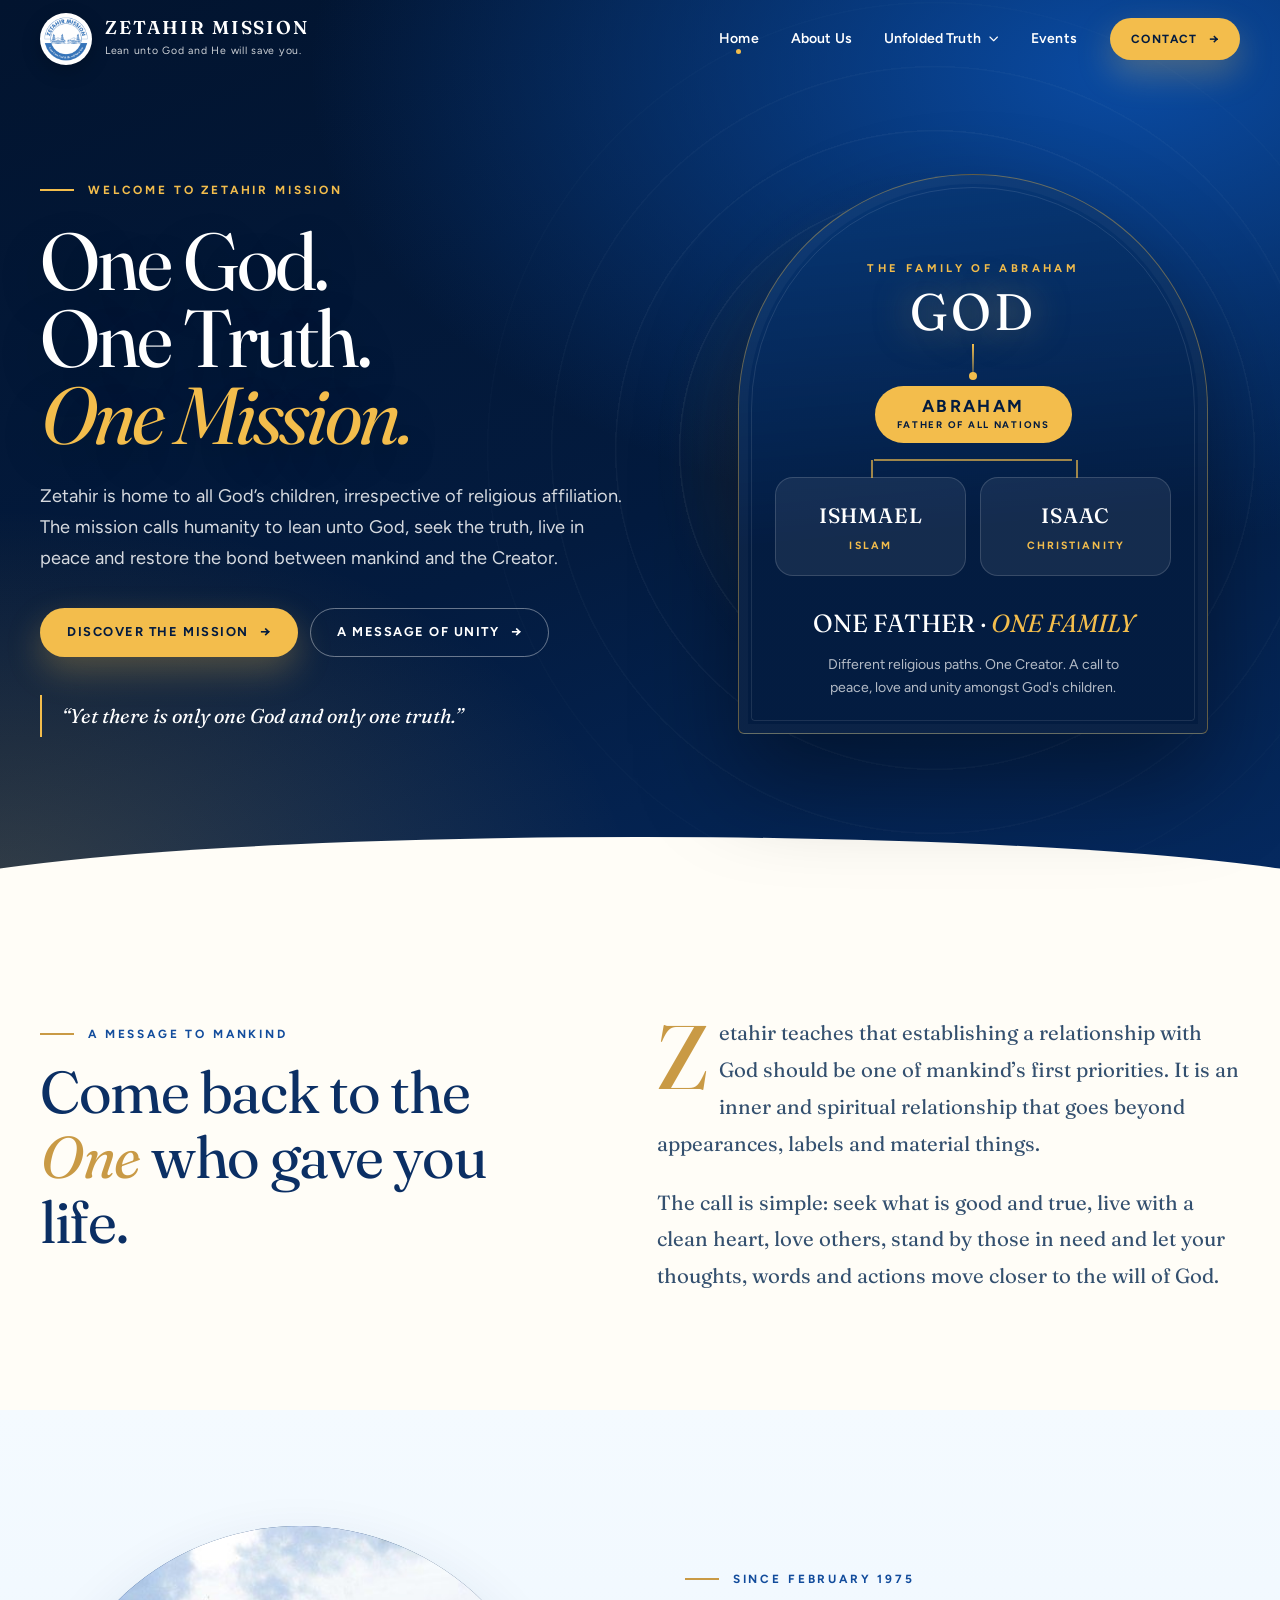
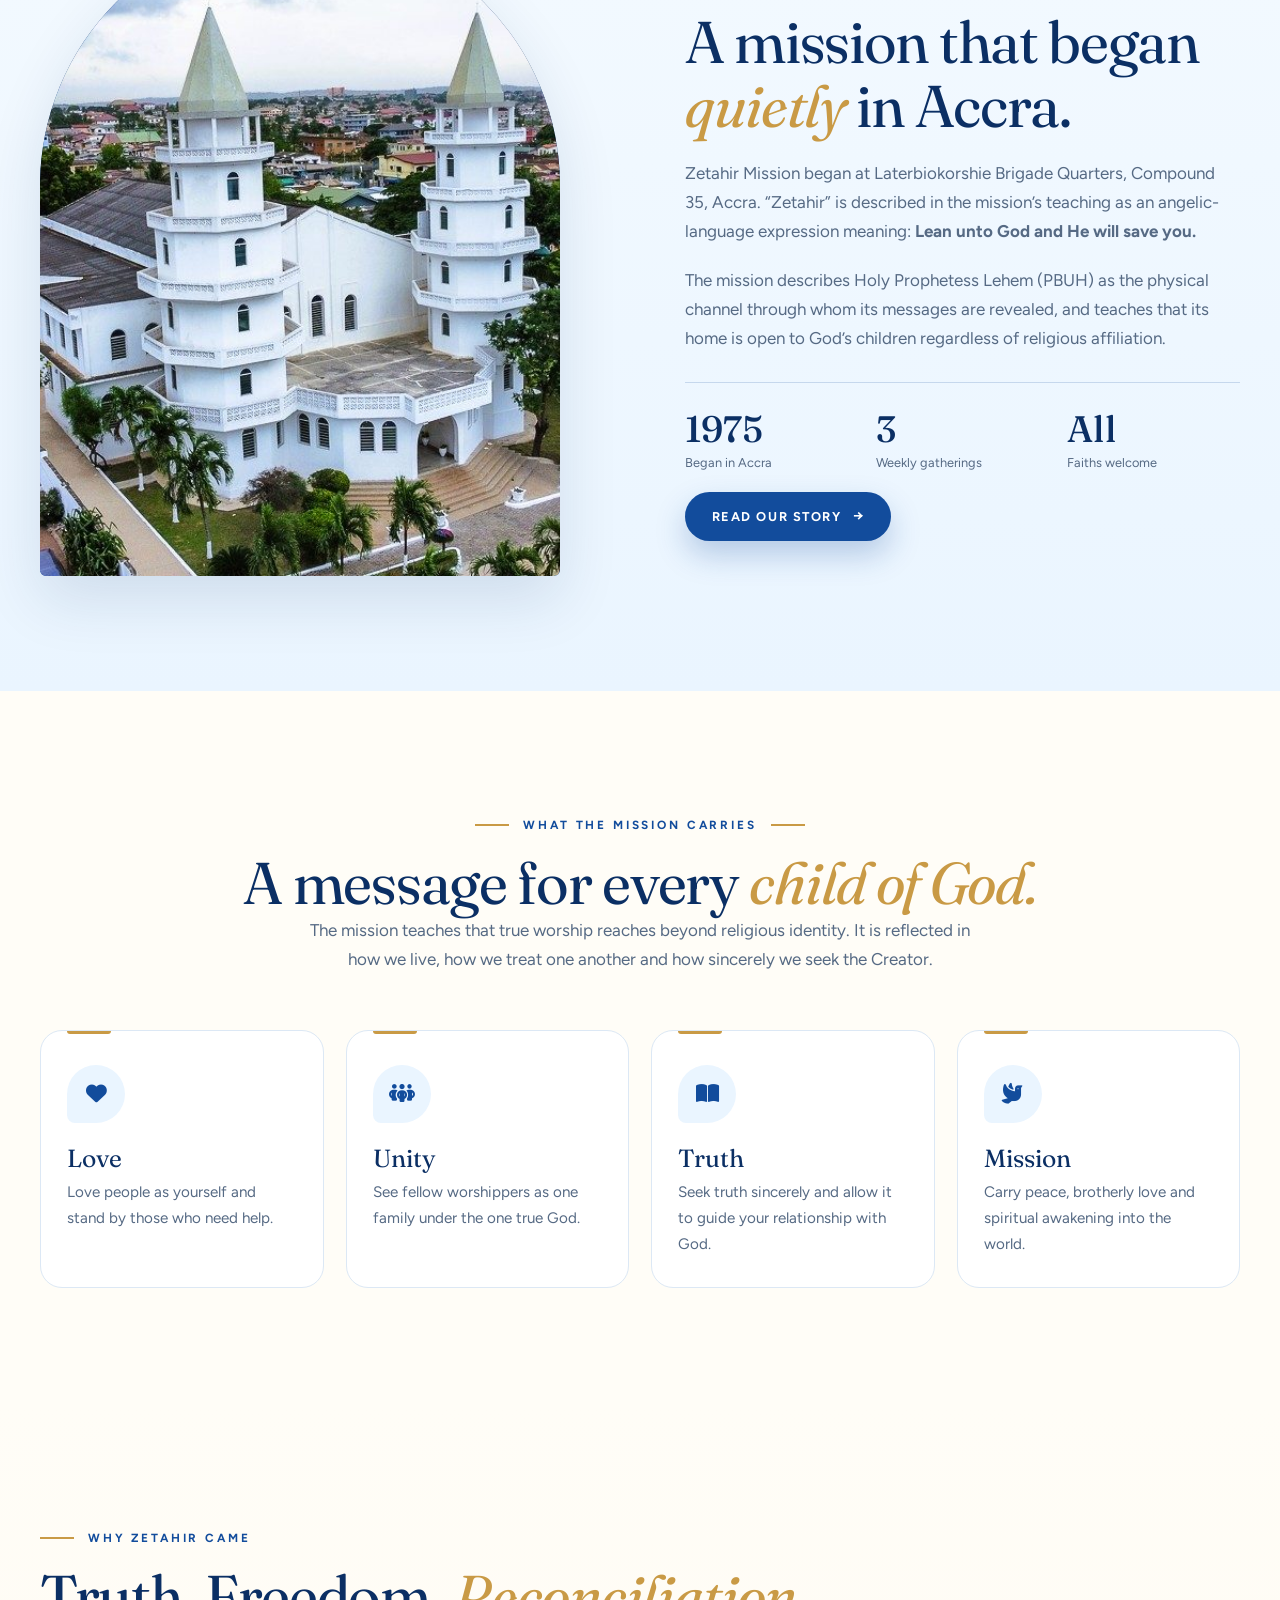
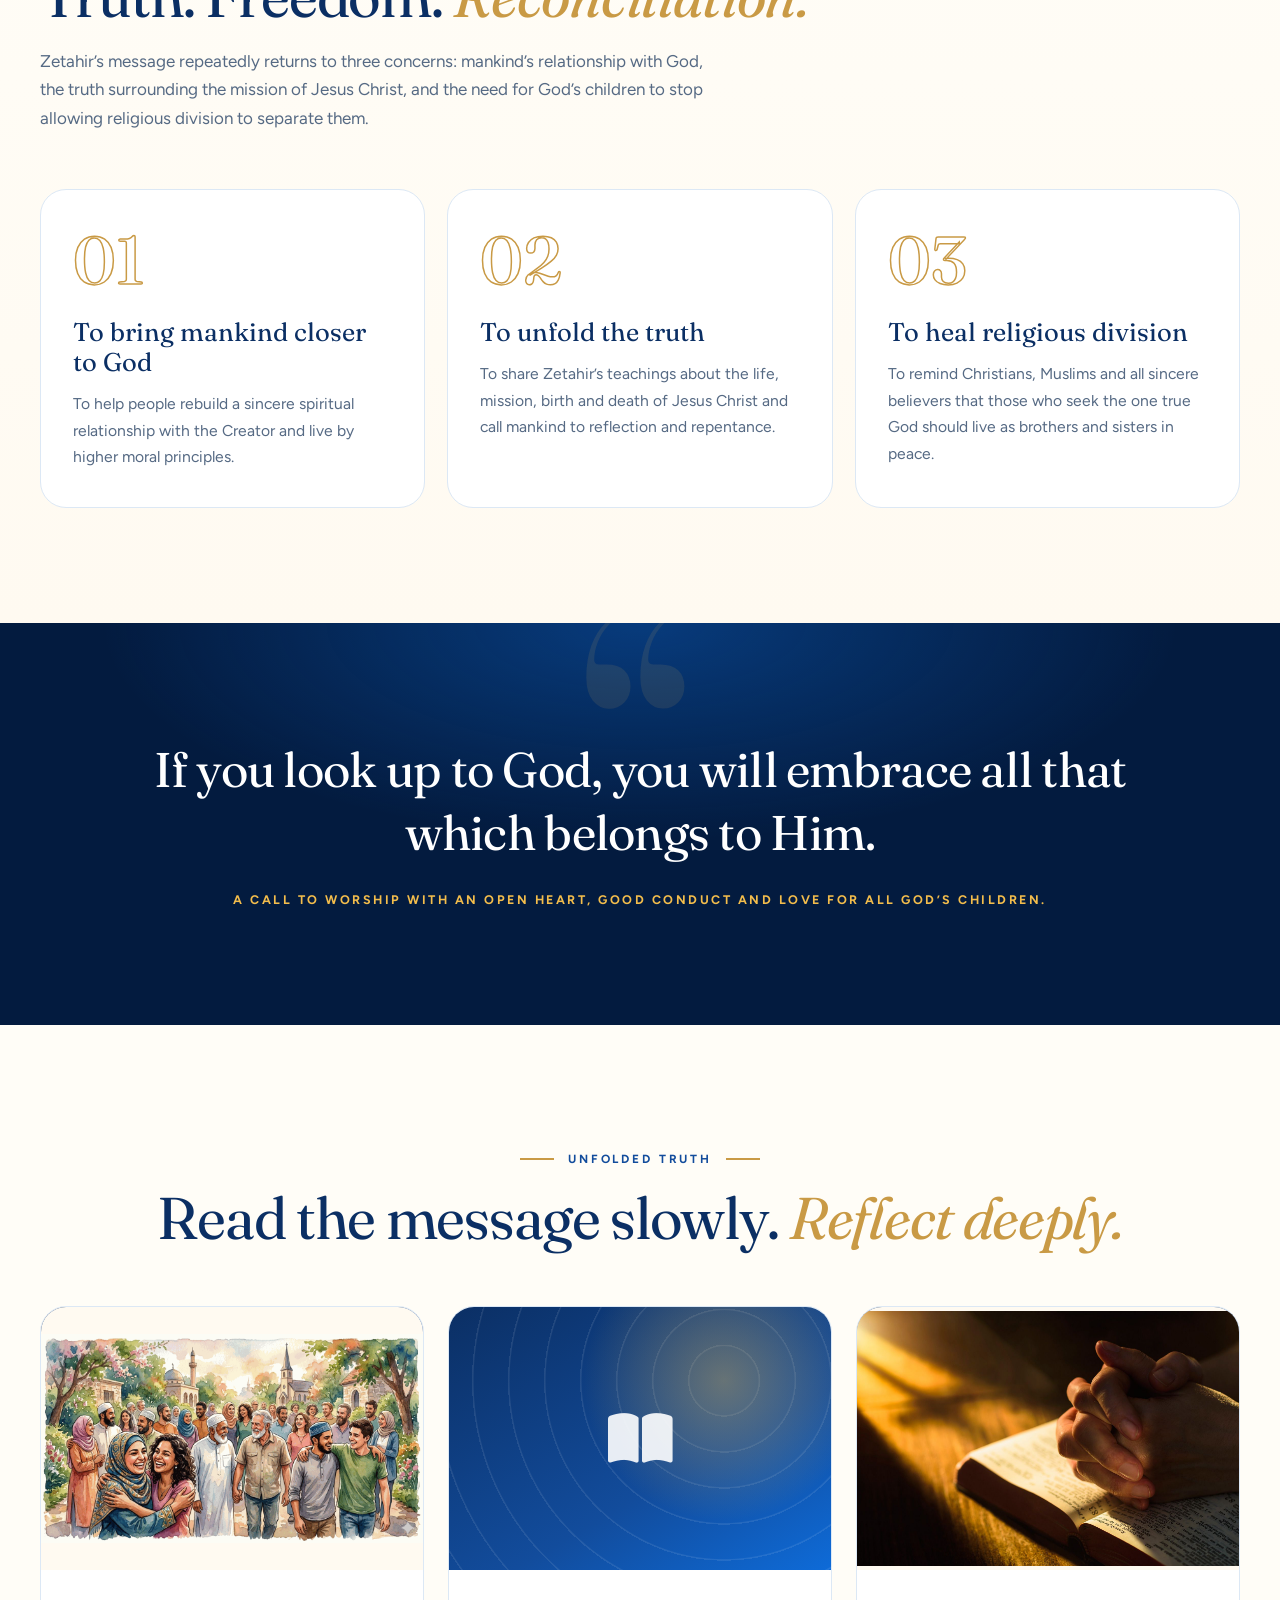
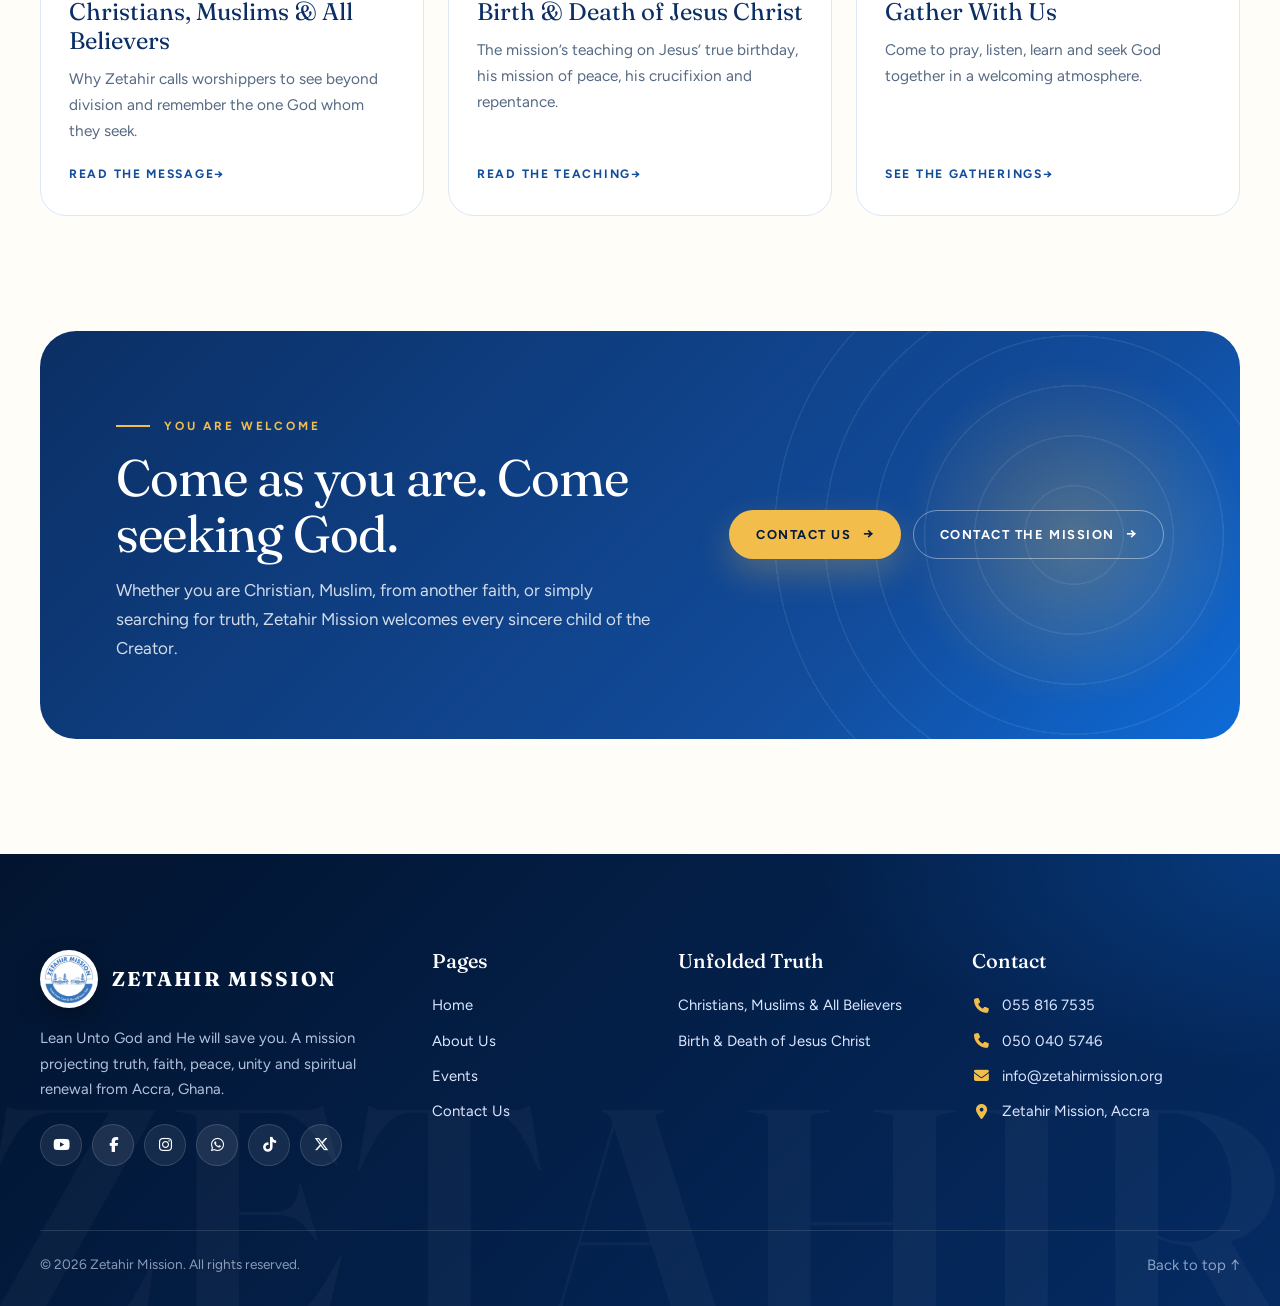
==== commit f8b0fe4a: "edit" ====
--- a/index.html
+++ b/index.html
@@ -151,15 +151,15 @@
 </div>
 <div class="card-grid">
 <a class="info-card" href="christians-muslims-all-believers.html">
-<div class="media"><span class="media-icon" aria-hidden="true"><i class="fa-solid fa-handshake"></i></span><img src="images/christians and muslims.png" alt="Christians and Muslims unity" loading="lazy"></div>
+<div class="media"><span class="media-icon" aria-hidden="true"><i class="fa-solid fa-handshake"></i></span><img src="images/official/christians and muslims.png" alt="Christians and Muslims unity" loading="lazy"></div>
 <div class="content"><h3>Christians, Muslims &amp; All Believers</h3><p>Why Zetahir calls worshippers to see beyond division and remember the one God whom they seek.</p><span class="card-link">Read the message</span></div>
 </a>
 <a class="info-card" href="birth-and-death.html">
-<div class="media"><span class="media-icon" aria-hidden="true"><i class="fa-solid fa-book-open"></i></span><img src="images/truth about jesus.jpg" alt="Jesus teaching children" loading="lazy"></div>
+<div class="media"><span class="media-icon" aria-hidden="true"><i class="fa-solid fa-book-open"></i></span><img src="images/official/truth about jesus.jpg" alt="Jesus teaching children" loading="lazy"></div>
 <div class="content"><h3>Birth &amp; Death of Jesus Christ</h3><p>The mission’s teaching on Jesus’ true birthday, his mission of peace, his crucifixion and repentance.</p><span class="card-link">Read the teaching</span></div>
 </a>
 <a class="info-card" href="events.html">
-<div class="media"><span class="media-icon" aria-hidden="true"><i class="fa-solid fa-hands-praying"></i></span><img src="images/persistent prayers.jpg" alt="Prayer gathering" loading="lazy"></div>
+<div class="media"><span class="media-icon" aria-hidden="true"><i class="fa-solid fa-hands-praying"></i></span><img src="images/official/persistent prayers.jpg" alt="Prayer gathering" loading="lazy"></div>
 <div class="content"><h3>Gather With Us</h3><p>Come to pray, listen, learn and seek God together in a welcoming atmosphere.</p><span class="card-link">See the gatherings</span></div>
 </a>
 </div>
